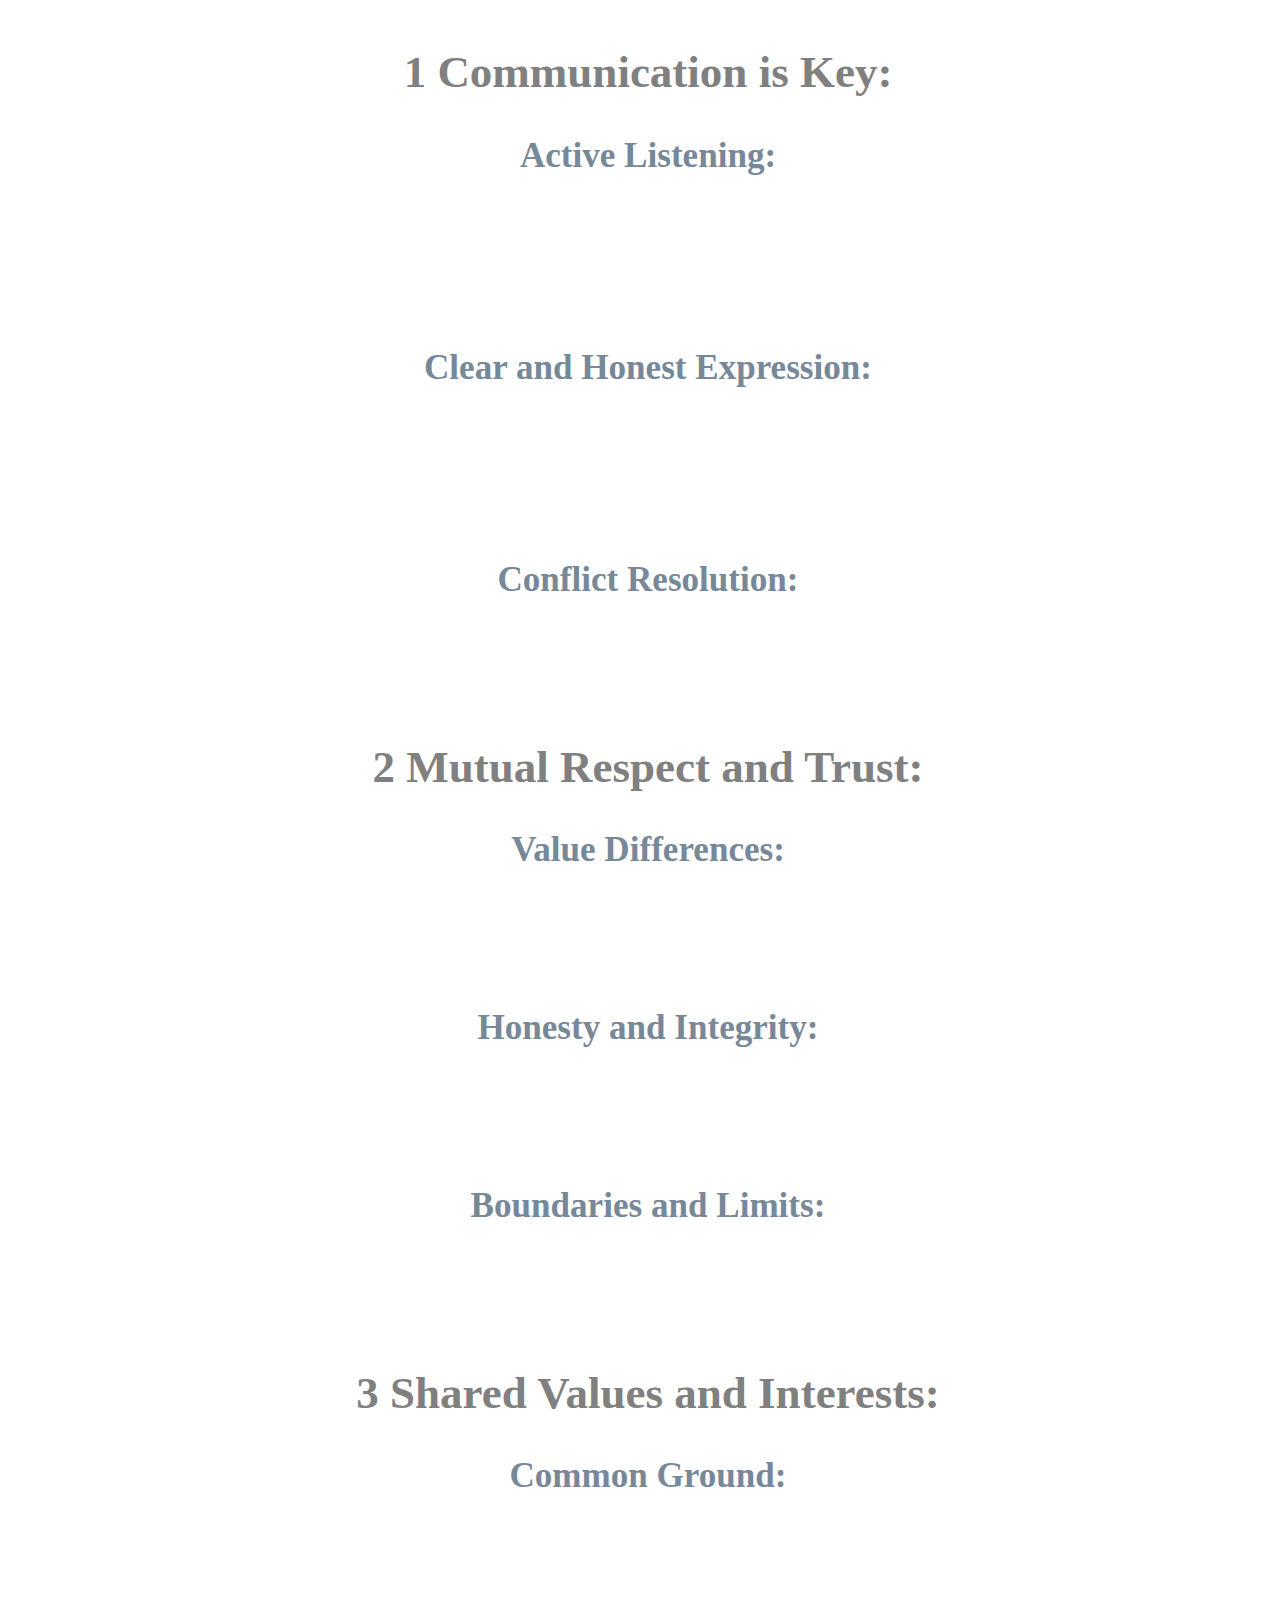
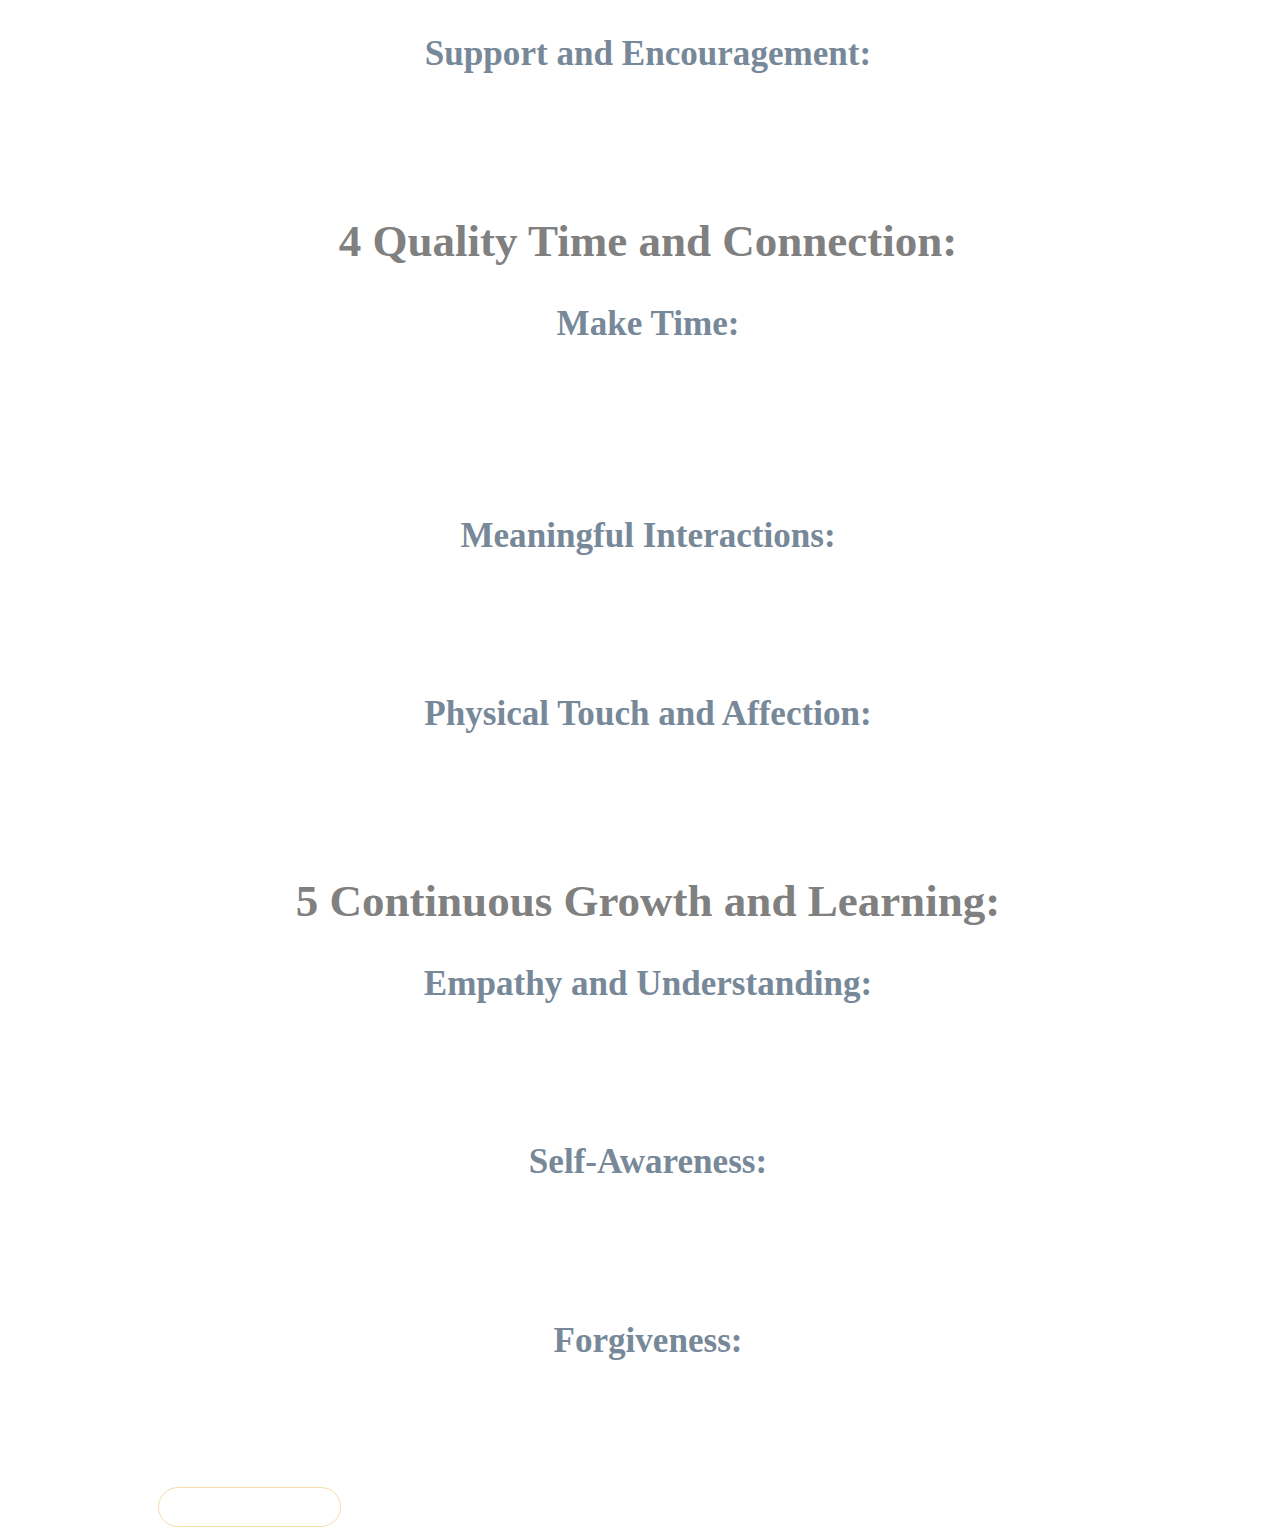
==== building.html @ a88fef0c "Update building.html" ====
<!DOCTYPE html>
<html>
<head>
	<meta charset="utf-8">
	<meta name="viewport" content="width=device-width, initial-scale=1">
	<title></title>
</head>
<style>
body{
    height: 100%;
    width: 100%;
    min-height: 100vh;
    background-image: url (desktop-wallpaper-x-black-dark-red-technology-gaming-technology.jpg);
    background-size: 100%;
    background-repeat: no repeat;
}
header {
  background-color: ;
  padding: 1px;
  text-align: center;
  font-size: 30px;
  color: white;
}

.bta a{
    background: transparent;
    color: white;
    border: 1px solid #f5dca8;
    padding: 9px 20px;
    border-radius: 80px;
    line-height: 1.4;
    font-size: 18px;
    font-weight: 600;
    margin-left: 150px;
}
</style>
<body>
	<header>
		<div>
			<h2 style="color: gray;">1 Communication is Key:</h2>
         <h3><p style="color: lightslategray;">Active Listening:</p></h3>
<p>Pay attention to what others say,<br> both verbally and nonverbally.<br> Ask clarifying questions and show empathy.</p>
         <h3><p style="color: lightslategray;">Clear and Honest Expression:</p></h3>
<p>Communicate your thoughts and feelings<br> clearly and respectfully. Be open to
<br>feedback and willing to compromise.</p>
         <h3><p style="color: lightslategray;">Conflict Resolution:<p></h3>
<p>Address conflicts constructively, focusing<br> on finding solutions rather than assigning blame.</p>
           <h2 style="color: gray;">2 Mutual Respect and Trust:</h2>
         <h3><p style="color: lightslategray;">Value Differences:</p></h3>
<p>Acknowledge and appreciate the unique<br>
  qualities and perspectives of others.</p>
           <h3><p style="color: lightslategray;">Honesty and Integrity:</p></h3>
<p>Be truthful and reliable<br> in your interactions.</p>
           <h3 style="color: lightslategray;">Boundaries and Limits:</h3>
 <p>Establish clear boundaries and<br> respect the boundaries of others.</p>
           <h2 style="color: gray;">3 Shared Values and Interests:</h2>
           <h3><p style="color: lightslategray;">Common Ground:</p></h3>
<p>Find activities, hobbies, or values<br> that you share with others.</p>
           <h3 style="color: lightslategray;">Support and Encouragement:</h3> 
<p>Celebrate each other's successes and offer<br> support during challenging times.</p>
           <h2 style="color: gray;">4 Quality Time and Connection:</h2>
           <h3><p style="color: lightslategray;">Make Time:</p></h3> 
<p>Schedule regular time to connect with loved<br> ones, even if it's just a quick phone
<br> call or a shared meal.</p>
           <h3 style="color: lightslategray;">Meaningful Interactions:</h3>
<p>Engage in conversations that are<br>meaningful and stimulating.</p>
           <h3><p style="color: lightslategray;">Physical Touch and Affection:</p></h3>
           <p>(If appropriate) Show physical affection<br> through hugs, handshakes, or other gestures.</p>
<h2 style="color: gray;">5 Continuous Growth and Learning:</h2>
           <h3><p style="color: lightslategray;">Empathy and Understanding:</p></h3>
<p>Strive to understand different <br>perspectives and cultivate empathy.</p>
           <h3><p style="color: lightslategray;">Self-Awareness:</p></h3>
<p>Be mindful of your own emotions <br>and how they impact your relationships.</p>
           <h3><p style="color: lightslategray;">Forgiveness:</p></h3>
<p>Let go of past hurts and focus<br> on building a positive future.</p>
		</div>
	</header>
       <li class="bta"><a href="human.html">BACK TO MENU</li>
</body>
</html>
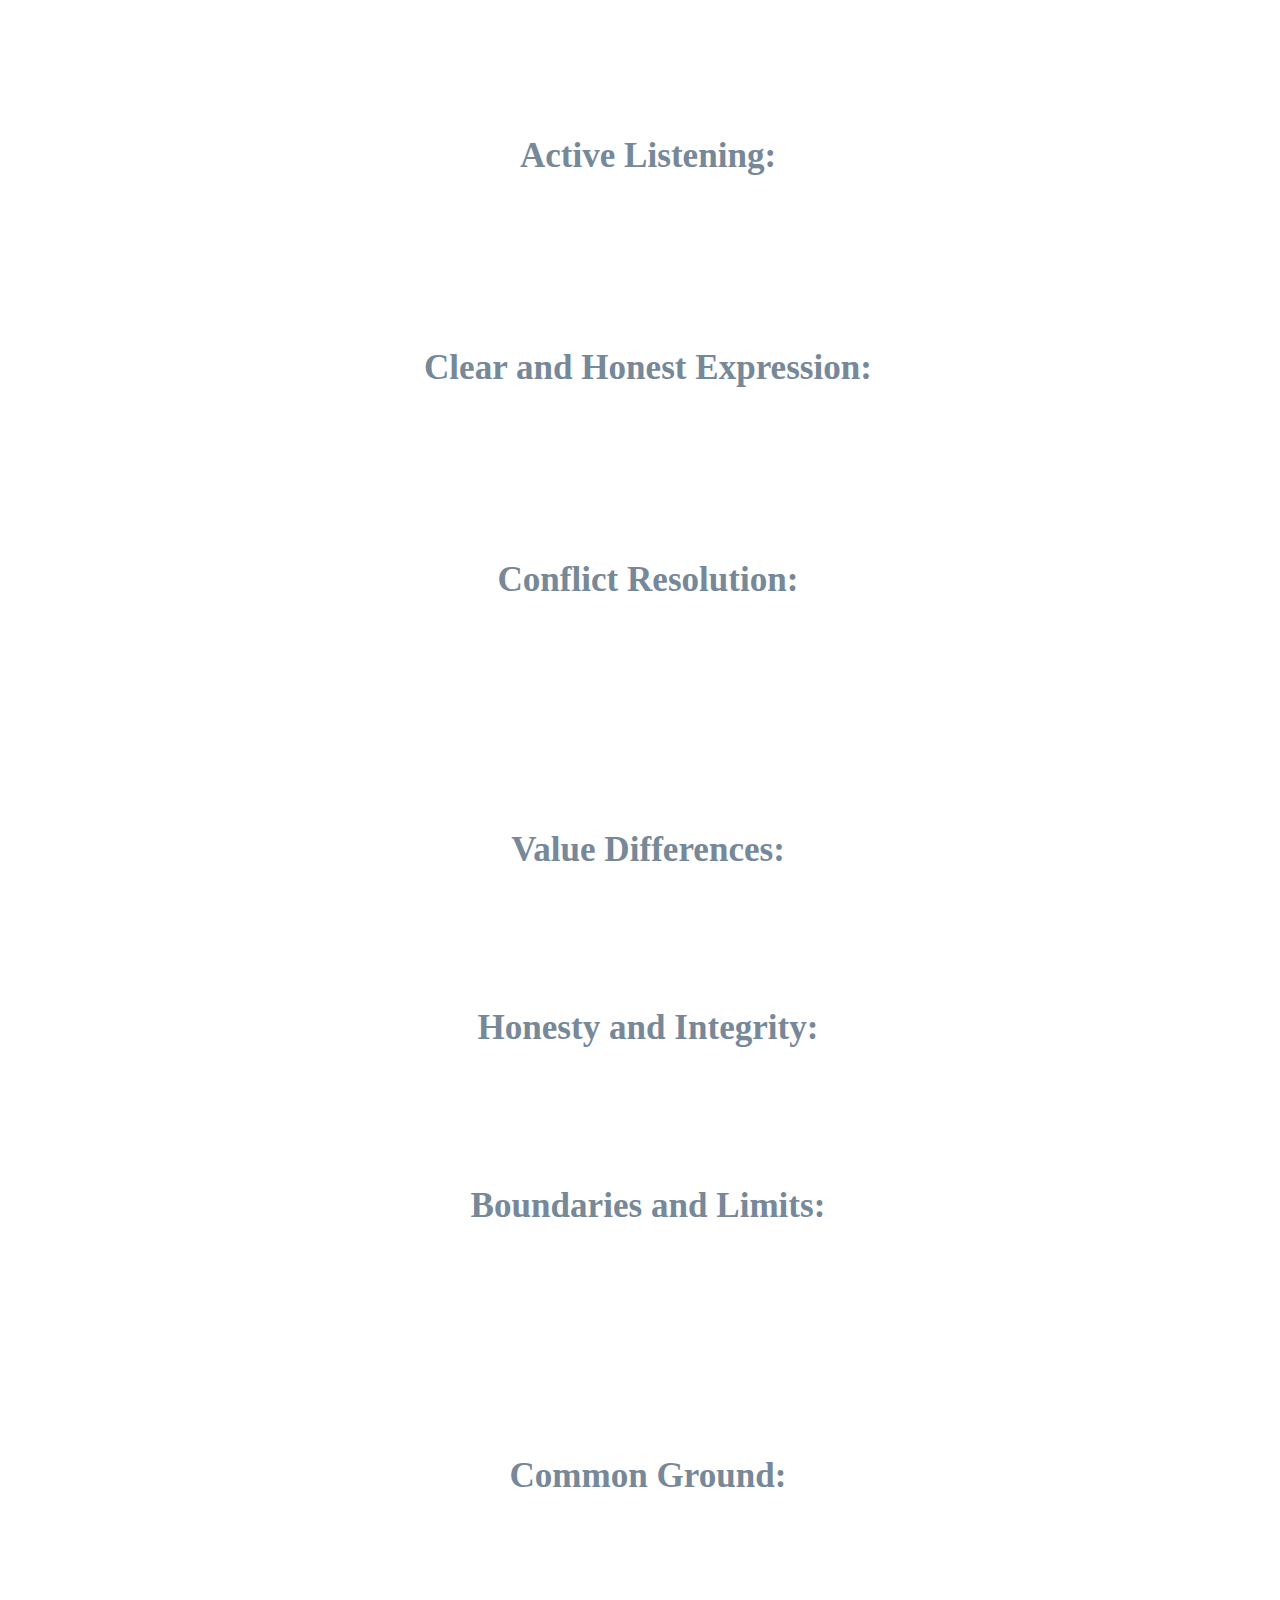
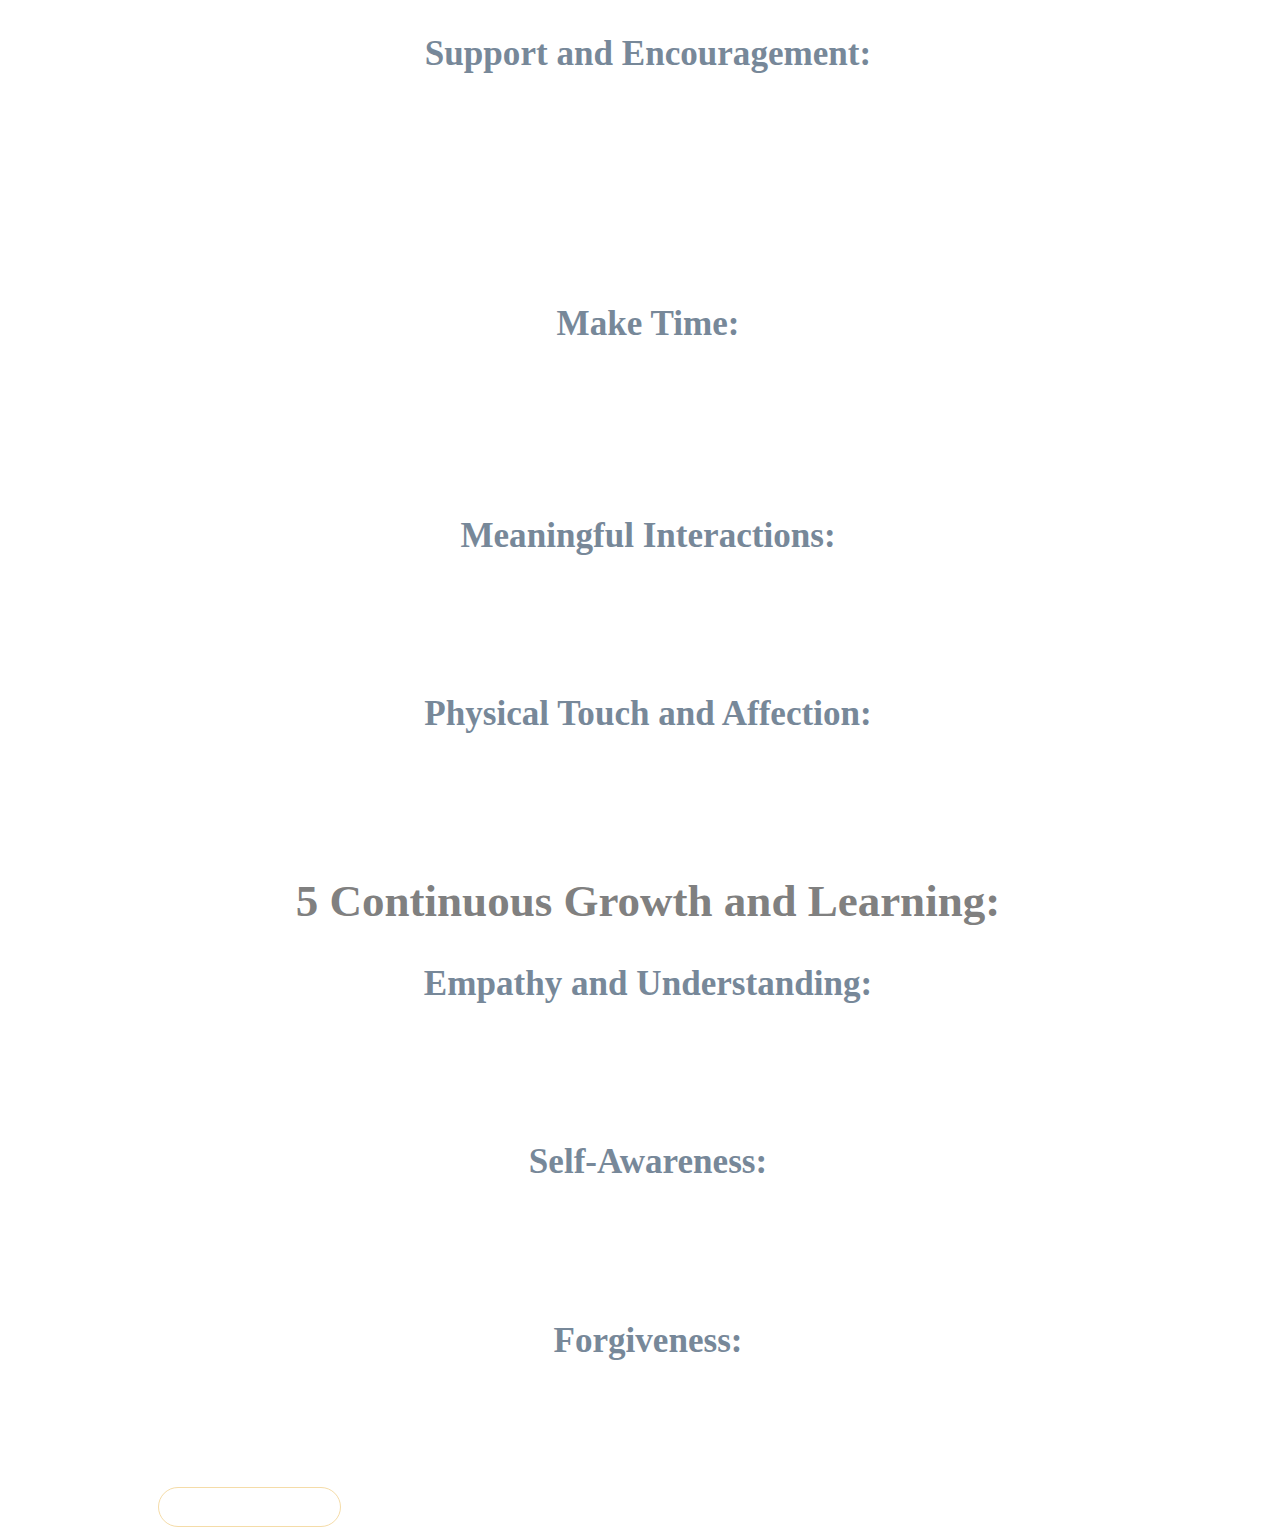
==== commit 17a2a7cc: "Update building.html" ====
--- a/building.html
+++ b/building.html
@@ -10,7 +10,7 @@
     height: 100%;
     width: 100%;
     min-height: 100vh;
-    background-image: url (desktop-wallpaper-x-black-dark-red-technology-gaming-technology.jpg);
+    background-image: url(desktop-wallpaper-x-black-dark-red-technology-gaming-technology.jpg)
     background-size: 100%;
     background-repeat: no repeat;
 }
@@ -37,7 +37,7 @@
 <body>
 	<header>
 		<div>
-			<h2 style="color: gray;">1 Communication is Key:</h2>
+			<h2 style="color: white;">1 Communication is Key:</h2>
          <h3><p style="color: lightslategray;">Active Listening:</p></h3>
 <p>Pay attention to what others say,<br> both verbally and nonverbally.<br> Ask clarifying questions and show empathy.</p>
          <h3><p style="color: lightslategray;">Clear and Honest Expression:</p></h3>
@@ -45,7 +45,7 @@
 <br>feedback and willing to compromise.</p>
          <h3><p style="color: lightslategray;">Conflict Resolution:<p></h3>
 <p>Address conflicts constructively, focusing<br> on finding solutions rather than assigning blame.</p>
-           <h2 style="color: gray;">2 Mutual Respect and Trust:</h2>
+           <h2 style="color: white;">2 Mutual Respect and Trust:</h2>
          <h3><p style="color: lightslategray;">Value Differences:</p></h3>
 <p>Acknowledge and appreciate the unique<br>
   qualities and perspectives of others.</p>
@@ -53,12 +53,12 @@
 <p>Be truthful and reliable<br> in your interactions.</p>
            <h3 style="color: lightslategray;">Boundaries and Limits:</h3>
  <p>Establish clear boundaries and<br> respect the boundaries of others.</p>
-           <h2 style="color: gray;">3 Shared Values and Interests:</h2>
+           <h2 style="color: white;">3 Shared Values and Interests:</h2>
            <h3><p style="color: lightslategray;">Common Ground:</p></h3>
 <p>Find activities, hobbies, or values<br> that you share with others.</p>
            <h3 style="color: lightslategray;">Support and Encouragement:</h3> 
 <p>Celebrate each other's successes and offer<br> support during challenging times.</p>
-           <h2 style="color: gray;">4 Quality Time and Connection:</h2>
+           <h2 style="color: white;">4 Quality Time and Connection:</h2>
            <h3><p style="color: lightslategray;">Make Time:</p></h3> 
 <p>Schedule regular time to connect with loved<br> ones, even if it's just a quick phone
 <br> call or a shared meal.</p>
@@ -75,6 +75,6 @@
 <p>Let go of past hurts and focus<br> on building a positive future.</p>
 		</div>
 	</header>
-       <li class="bta"><a href="human.html">BACK TO MENU</li>
+       <li class="bta"><a href="index.html">BACK TO MENU</li>
 </body>
 </html>
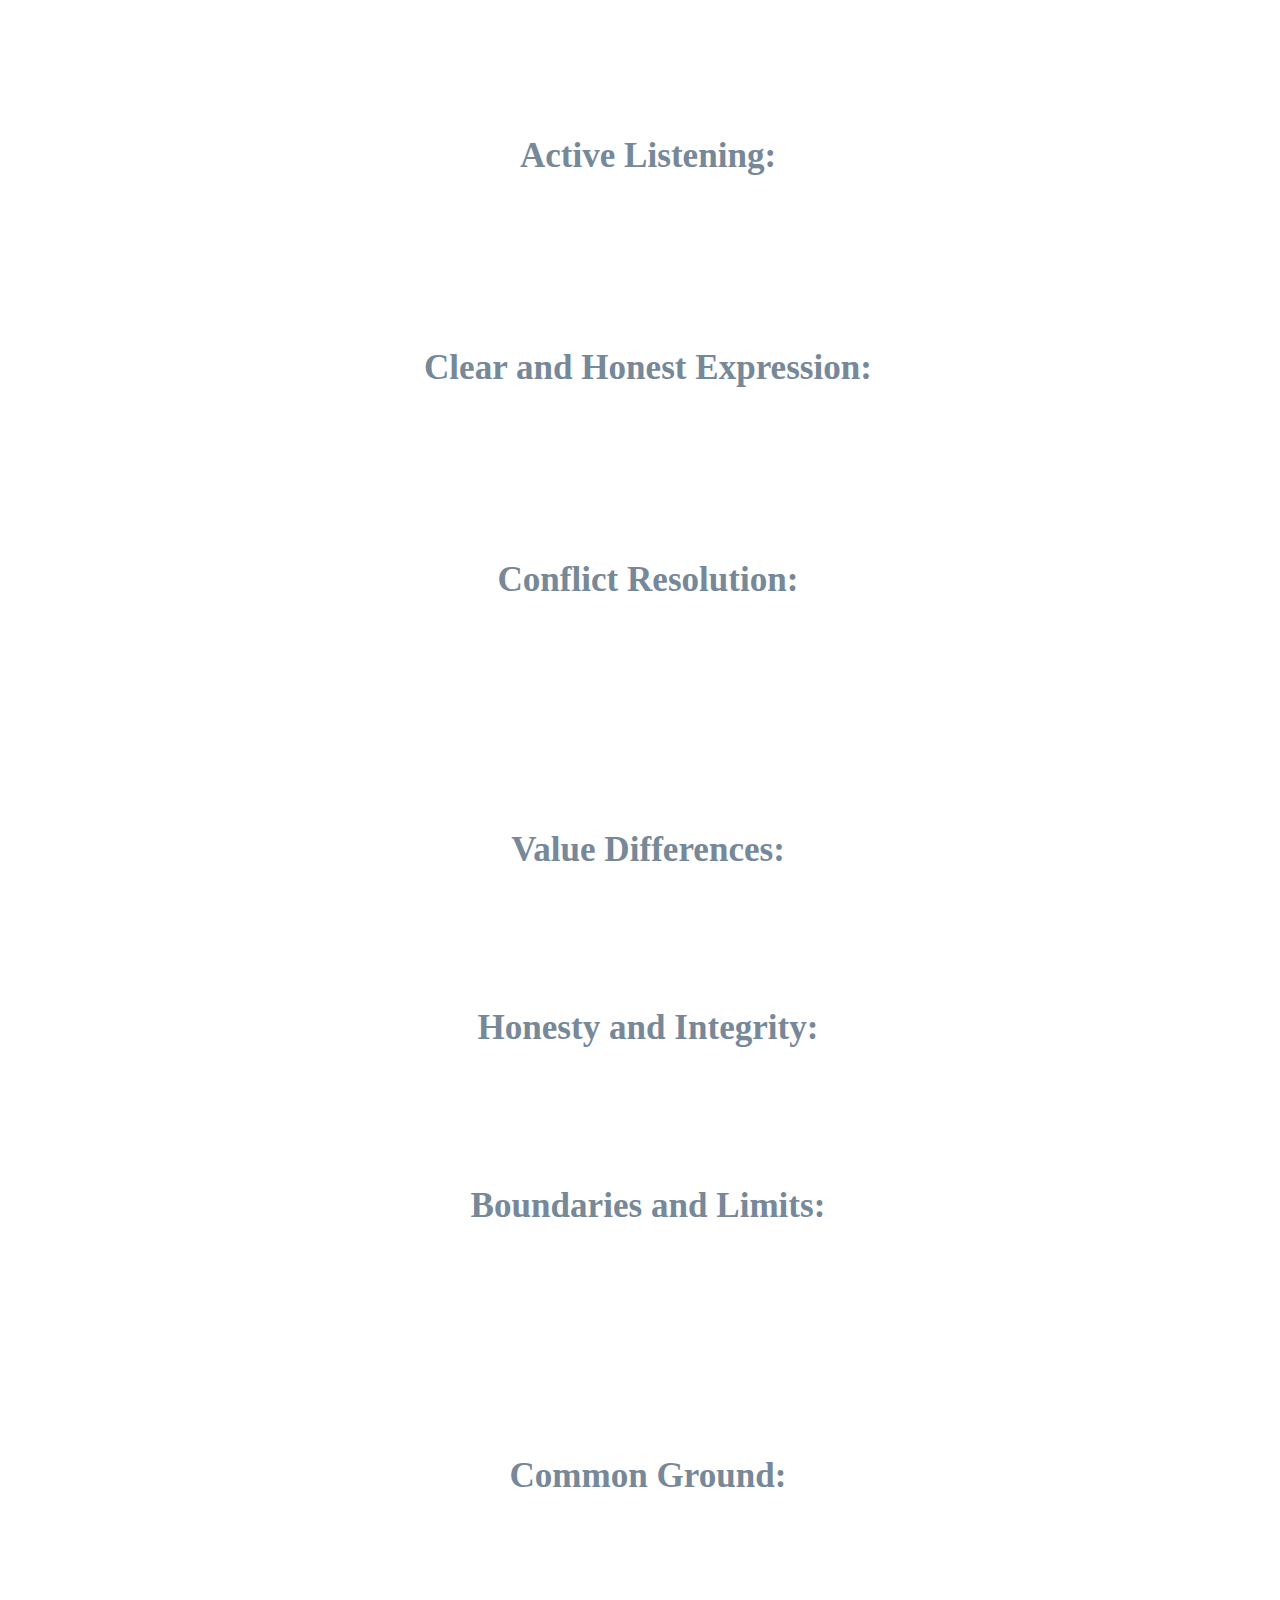
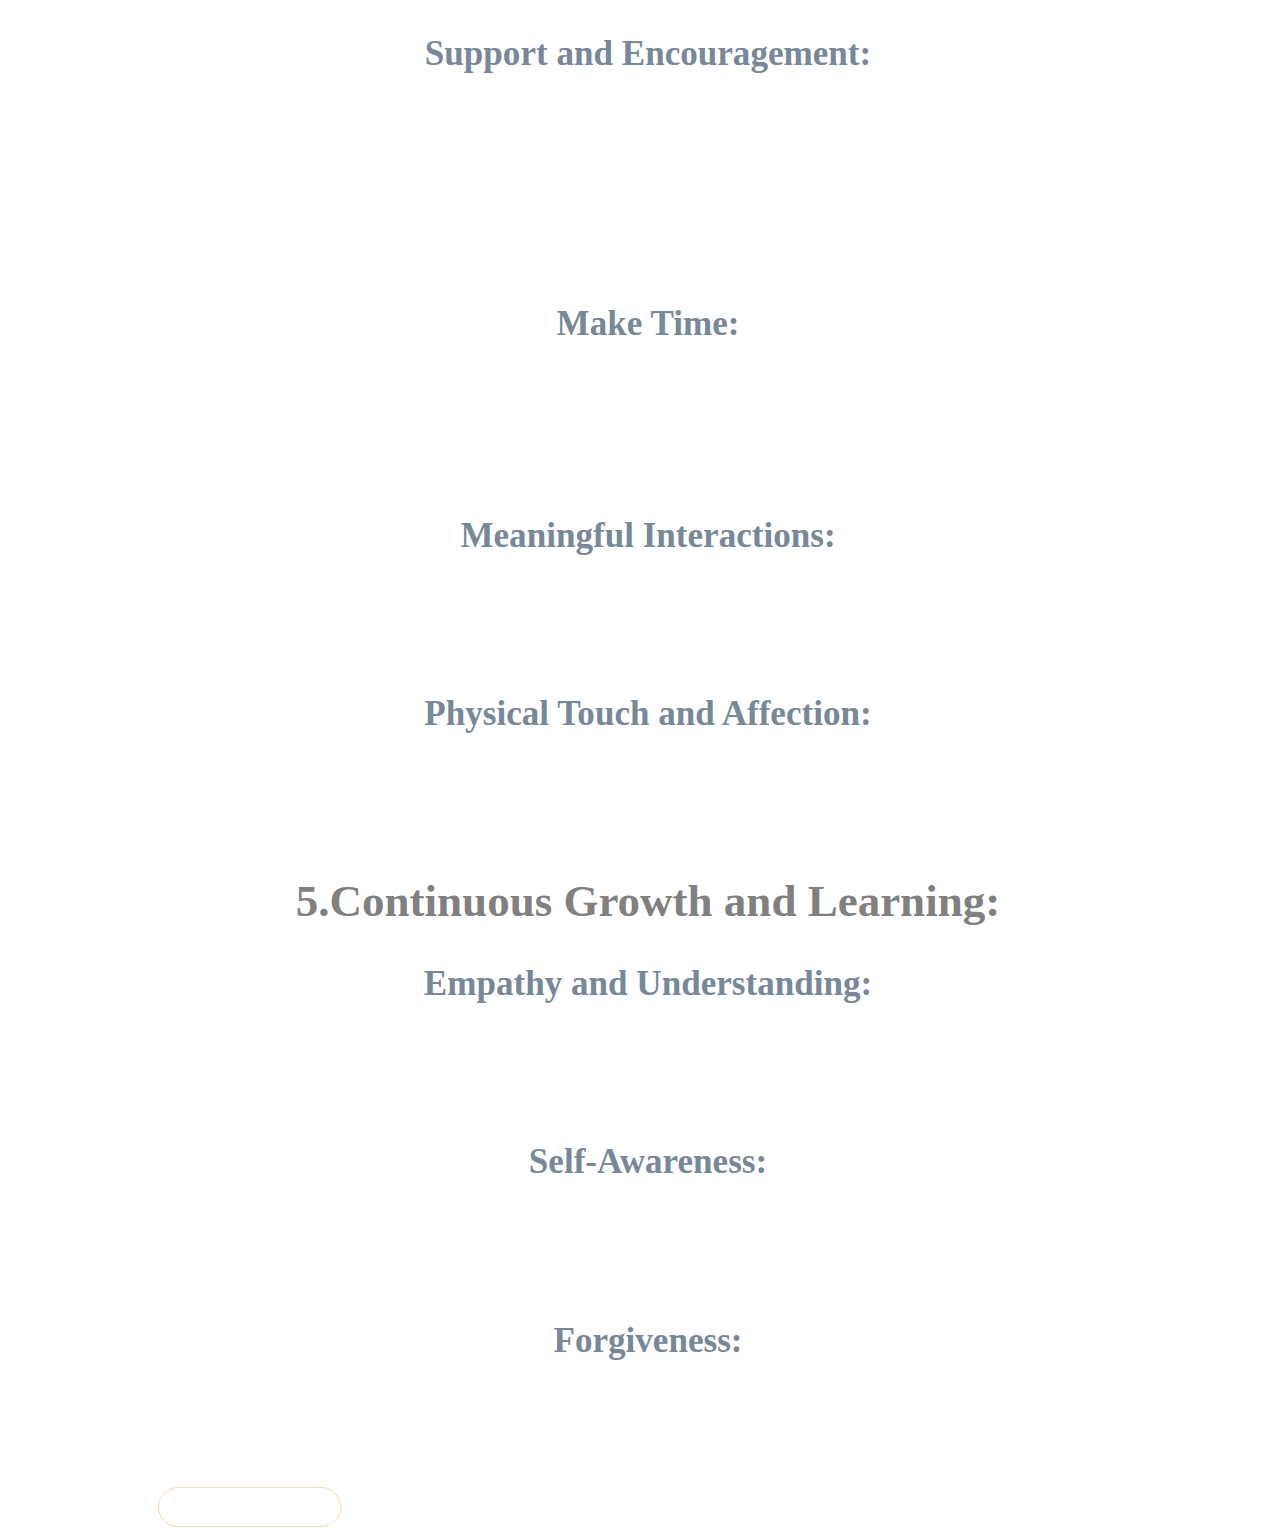
==== commit b141dfbf: "Update building.html" ====
--- a/building.html
+++ b/building.html
@@ -37,7 +37,7 @@
 <body>
 	<header>
 		<div>
-			<h2 style="color: white;">1 Communication is Key:</h2>
+			<h2 style="color: white;">1.Communication Key:</h2>
          <h3><p style="color: lightslategray;">Active Listening:</p></h3>
 <p>Pay attention to what others say,<br> both verbally and nonverbally.<br> Ask clarifying questions and show empathy.</p>
          <h3><p style="color: lightslategray;">Clear and Honest Expression:</p></h3>
@@ -45,7 +45,7 @@
 <br>feedback and willing to compromise.</p>
          <h3><p style="color: lightslategray;">Conflict Resolution:<p></h3>
 <p>Address conflicts constructively, focusing<br> on finding solutions rather than assigning blame.</p>
-           <h2 style="color: white;">2 Mutual Respect and Trust:</h2>
+           <h2 style="color: white;">2.Mutual Respect and Trust:</h2>
          <h3><p style="color: lightslategray;">Value Differences:</p></h3>
 <p>Acknowledge and appreciate the unique<br>
   qualities and perspectives of others.</p>
@@ -53,12 +53,12 @@
 <p>Be truthful and reliable<br> in your interactions.</p>
            <h3 style="color: lightslategray;">Boundaries and Limits:</h3>
  <p>Establish clear boundaries and<br> respect the boundaries of others.</p>
-           <h2 style="color: white;">3 Shared Values and Interests:</h2>
+           <h2 style="color: white;">3.Shared Values and Interests:</h2>
            <h3><p style="color: lightslategray;">Common Ground:</p></h3>
 <p>Find activities, hobbies, or values<br> that you share with others.</p>
            <h3 style="color: lightslategray;">Support and Encouragement:</h3> 
 <p>Celebrate each other's successes and offer<br> support during challenging times.</p>
-           <h2 style="color: white;">4 Quality Time and Connection:</h2>
+           <h2 style="color: white;">4.Quality Time and Connection:</h2>
            <h3><p style="color: lightslategray;">Make Time:</p></h3> 
 <p>Schedule regular time to connect with loved<br> ones, even if it's just a quick phone
 <br> call or a shared meal.</p>
@@ -66,7 +66,7 @@
 <p>Engage in conversations that are<br>meaningful and stimulating.</p>
            <h3><p style="color: lightslategray;">Physical Touch and Affection:</p></h3>
            <p>(If appropriate) Show physical affection<br> through hugs, handshakes, or other gestures.</p>
-<h2 style="color: gray;">5 Continuous Growth and Learning:</h2>
+<h2 style="color: gray;">5.Continuous Growth and Learning:</h2>
            <h3><p style="color: lightslategray;">Empathy and Understanding:</p></h3>
 <p>Strive to understand different <br>perspectives and cultivate empathy.</p>
            <h3><p style="color: lightslategray;">Self-Awareness:</p></h3>
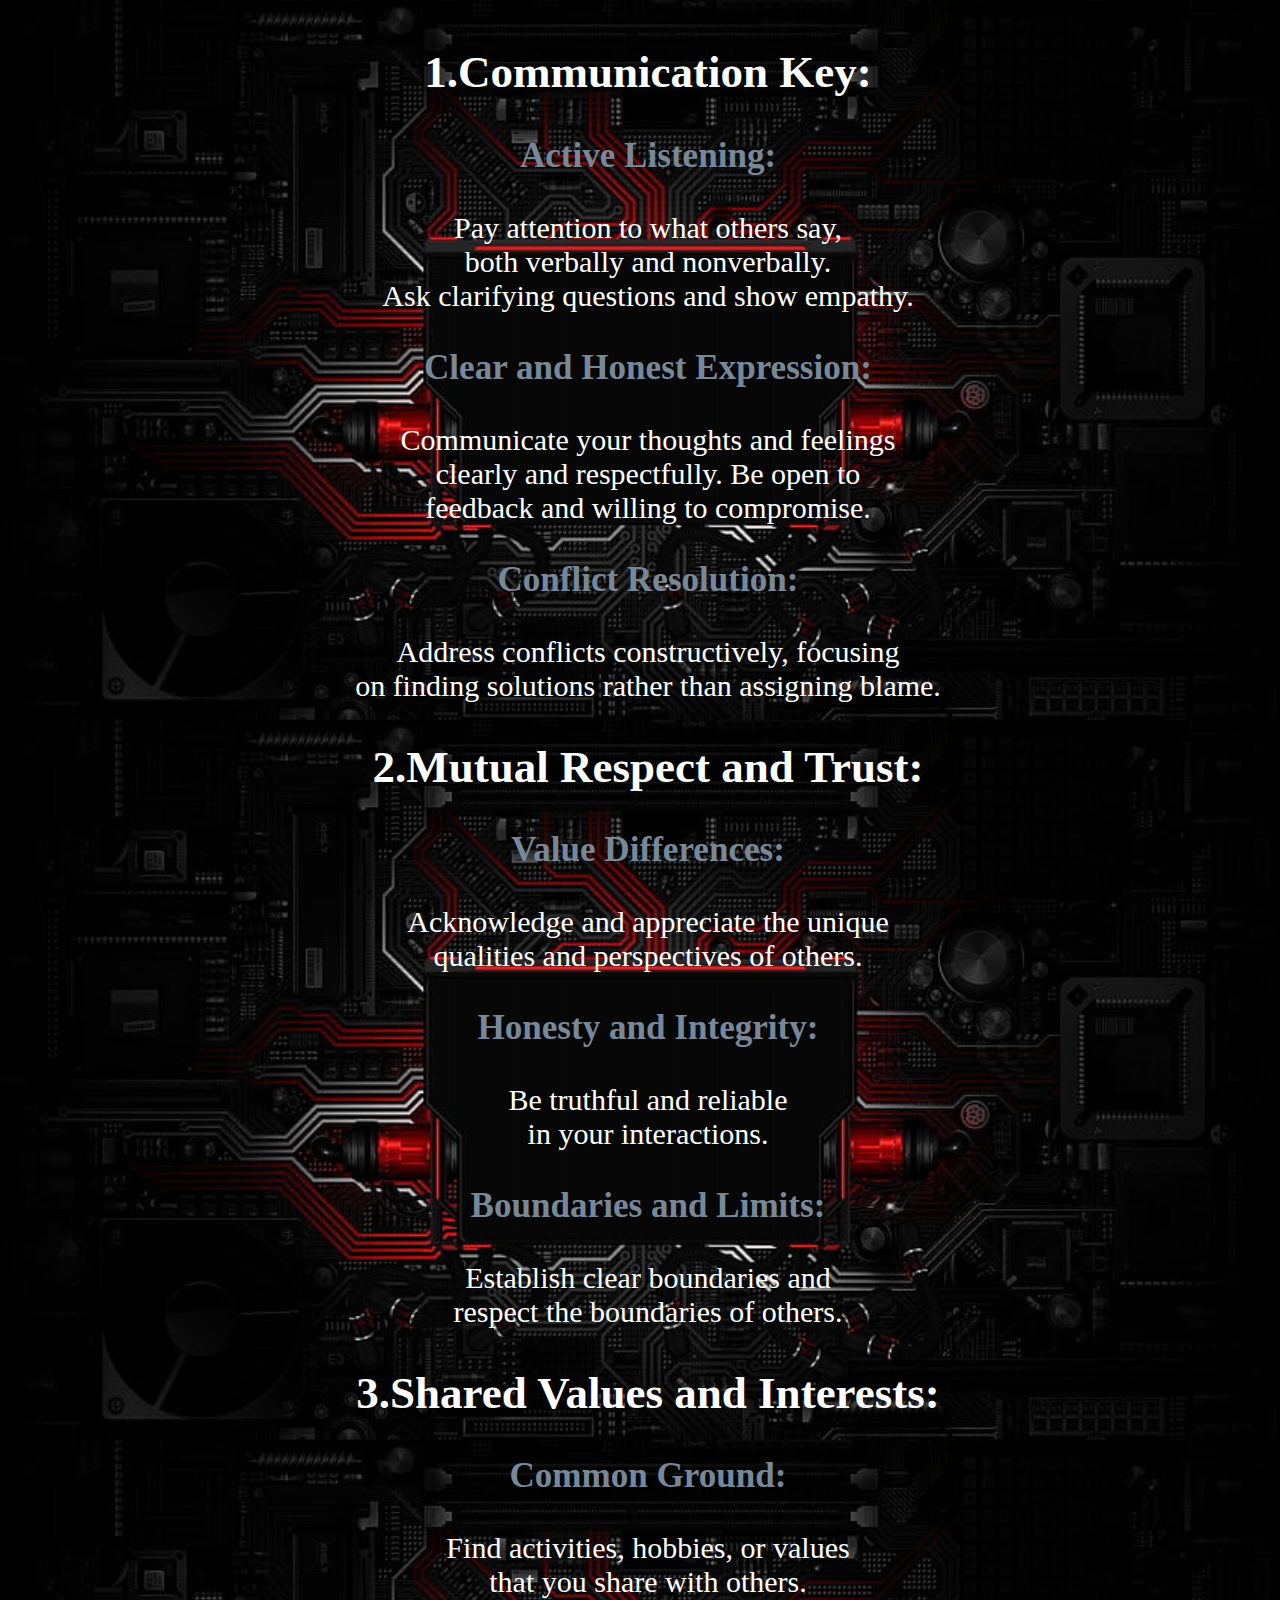
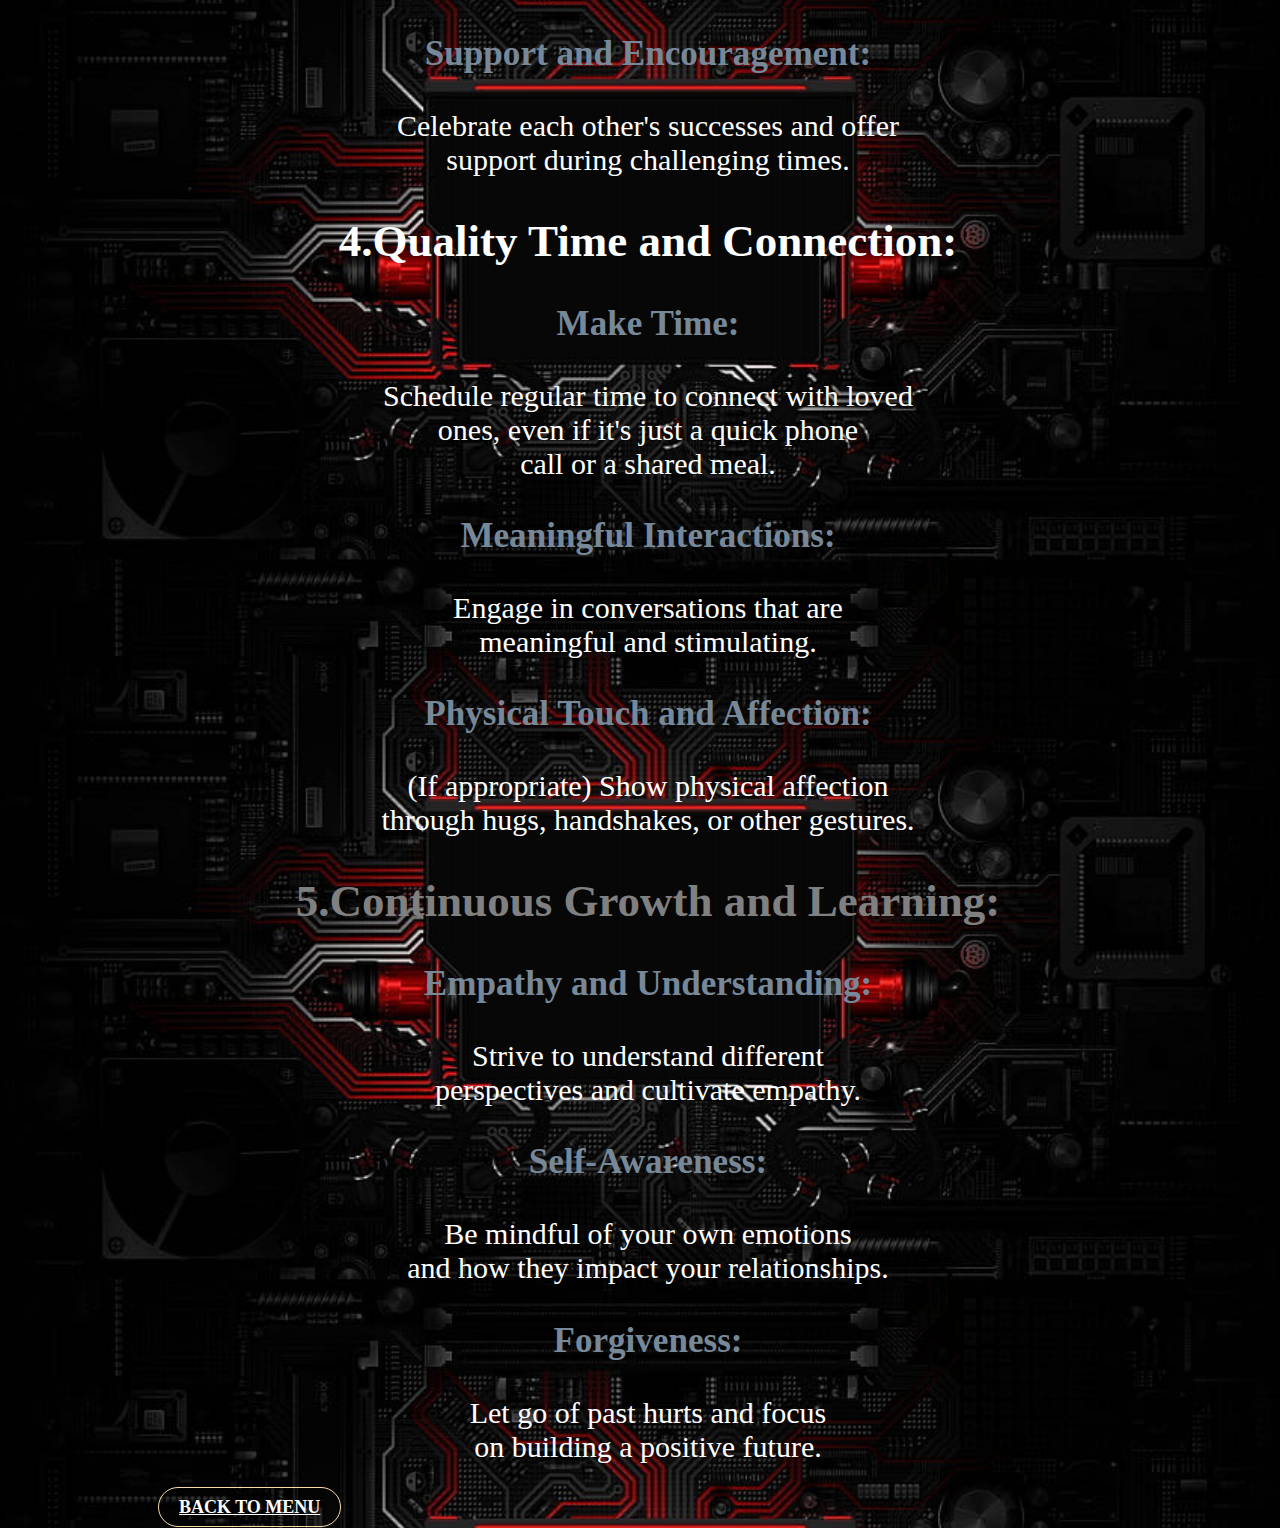
==== commit 2f437e3b: "Update building.html" ====
--- a/building.html
+++ b/building.html
@@ -10,7 +10,7 @@
     height: 100%;
     width: 100%;
     min-height: 100vh;
-    background-image: url(desktop-wallpaper-x-black-dark-red-technology-gaming-technology.jpg)
+    background-image: url(desktop-wallpaper-x-black-dark-red-technology-gaming-technology.jpg);
     background-size: 100%;
     background-repeat: no repeat;
 }
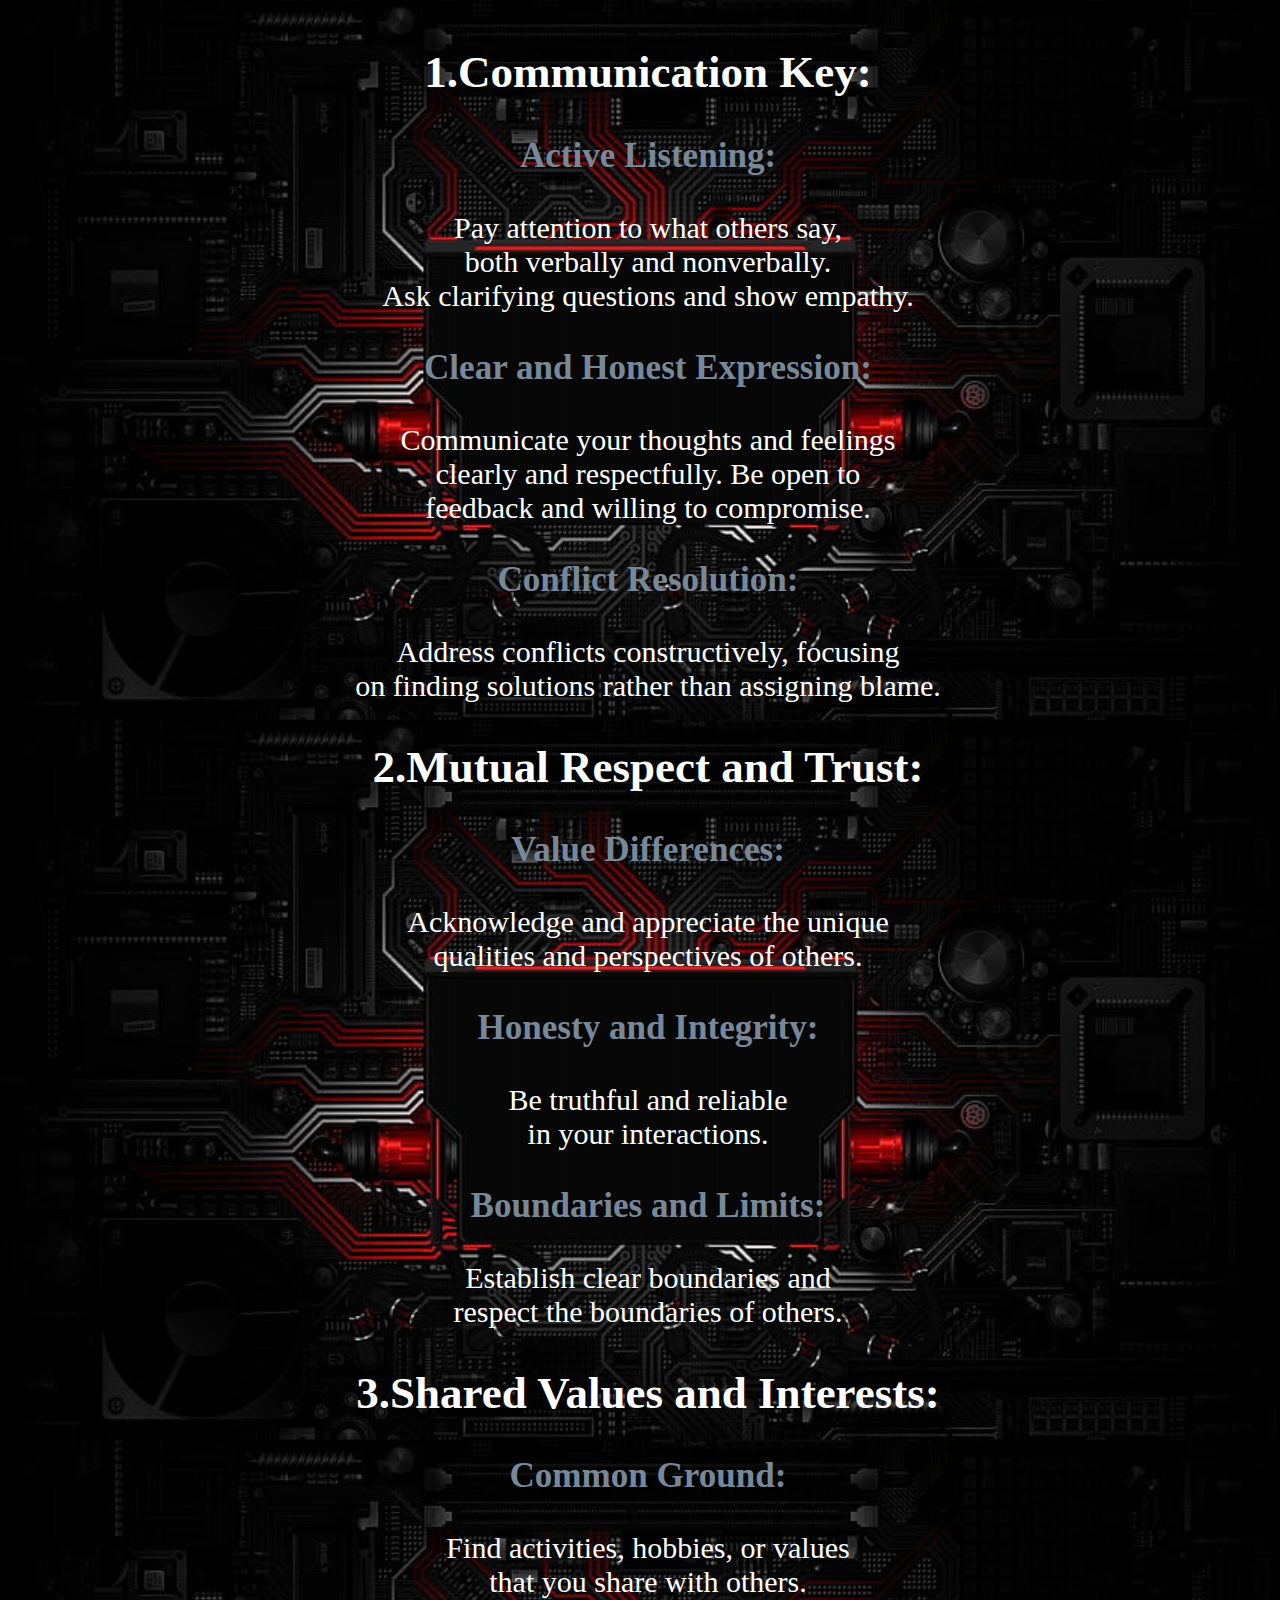
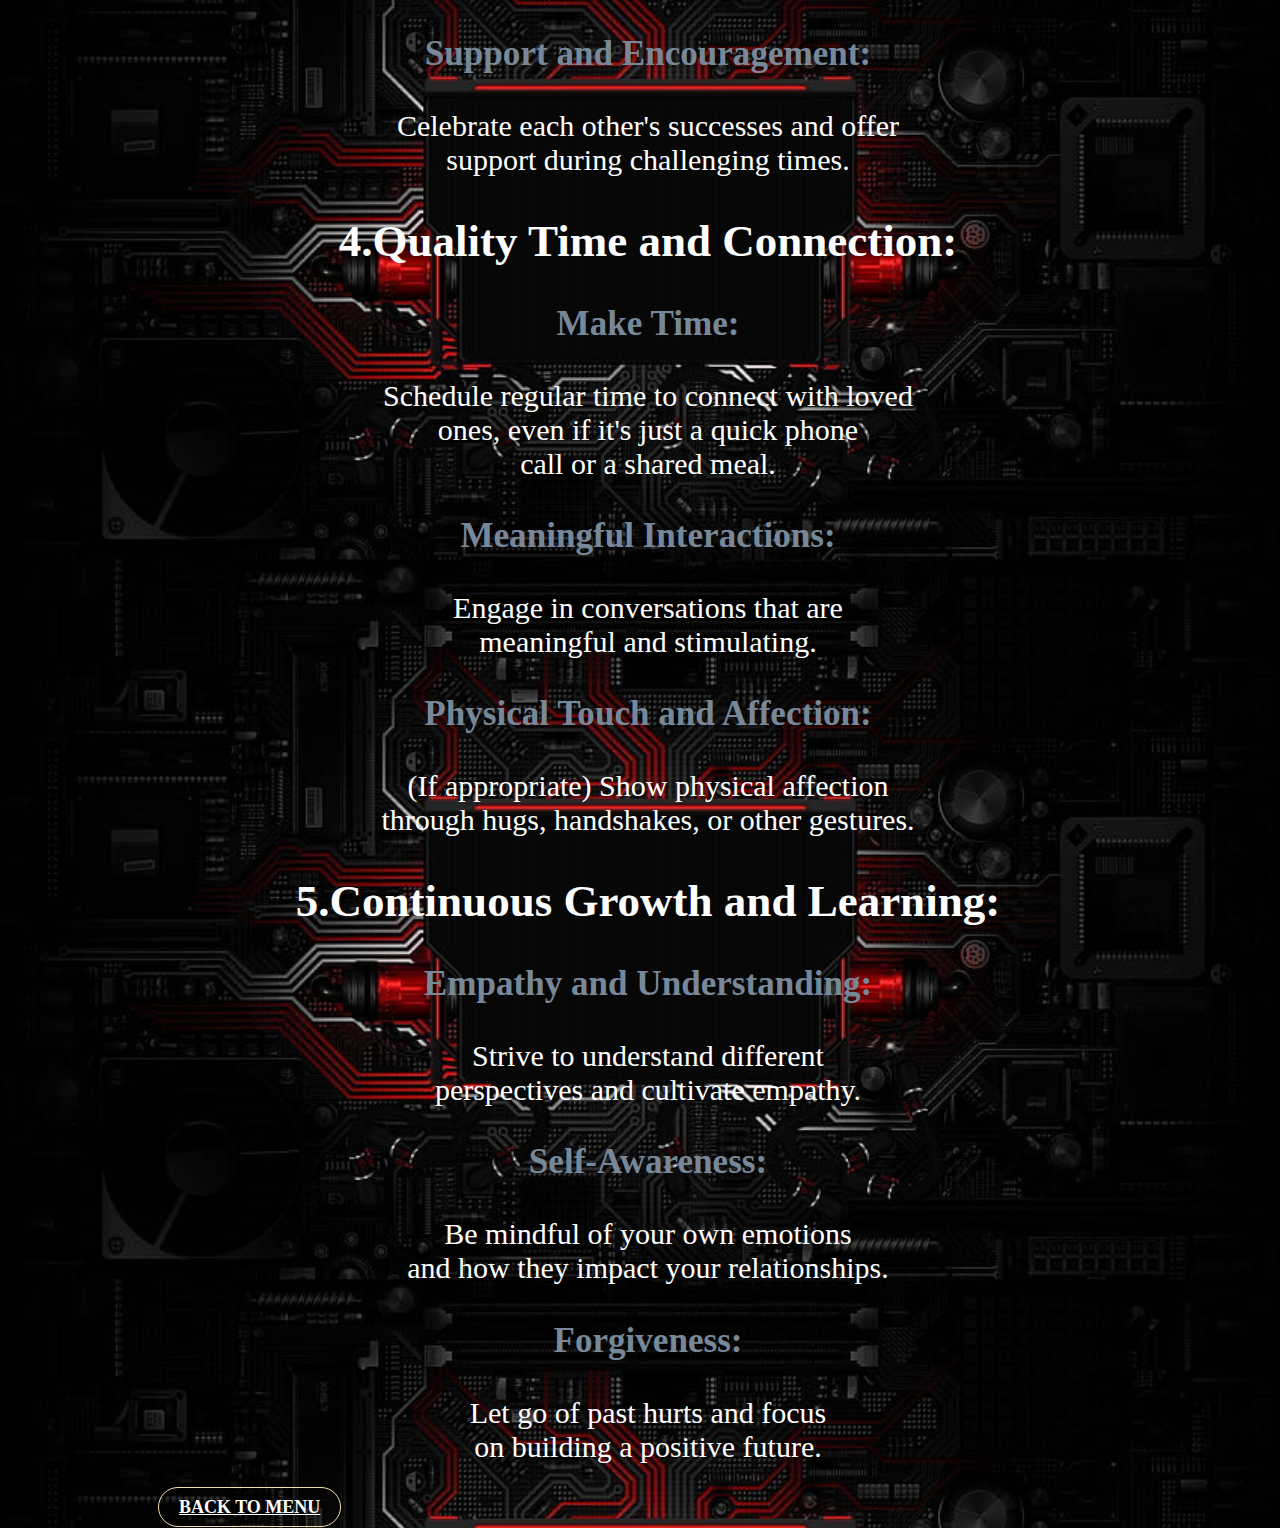
==== commit 044be612: "Update building.html" ====
--- a/building.html
+++ b/building.html
@@ -66,7 +66,7 @@
 <p>Engage in conversations that are<br>meaningful and stimulating.</p>
            <h3><p style="color: lightslategray;">Physical Touch and Affection:</p></h3>
            <p>(If appropriate) Show physical affection<br> through hugs, handshakes, or other gestures.</p>
-<h2 style="color: gray;">5.Continuous Growth and Learning:</h2>
+<h2 style="color: white;">5.Continuous Growth and Learning:</h2>
            <h3><p style="color: lightslategray;">Empathy and Understanding:</p></h3>
 <p>Strive to understand different <br>perspectives and cultivate empathy.</p>
            <h3><p style="color: lightslategray;">Self-Awareness:</p></h3>
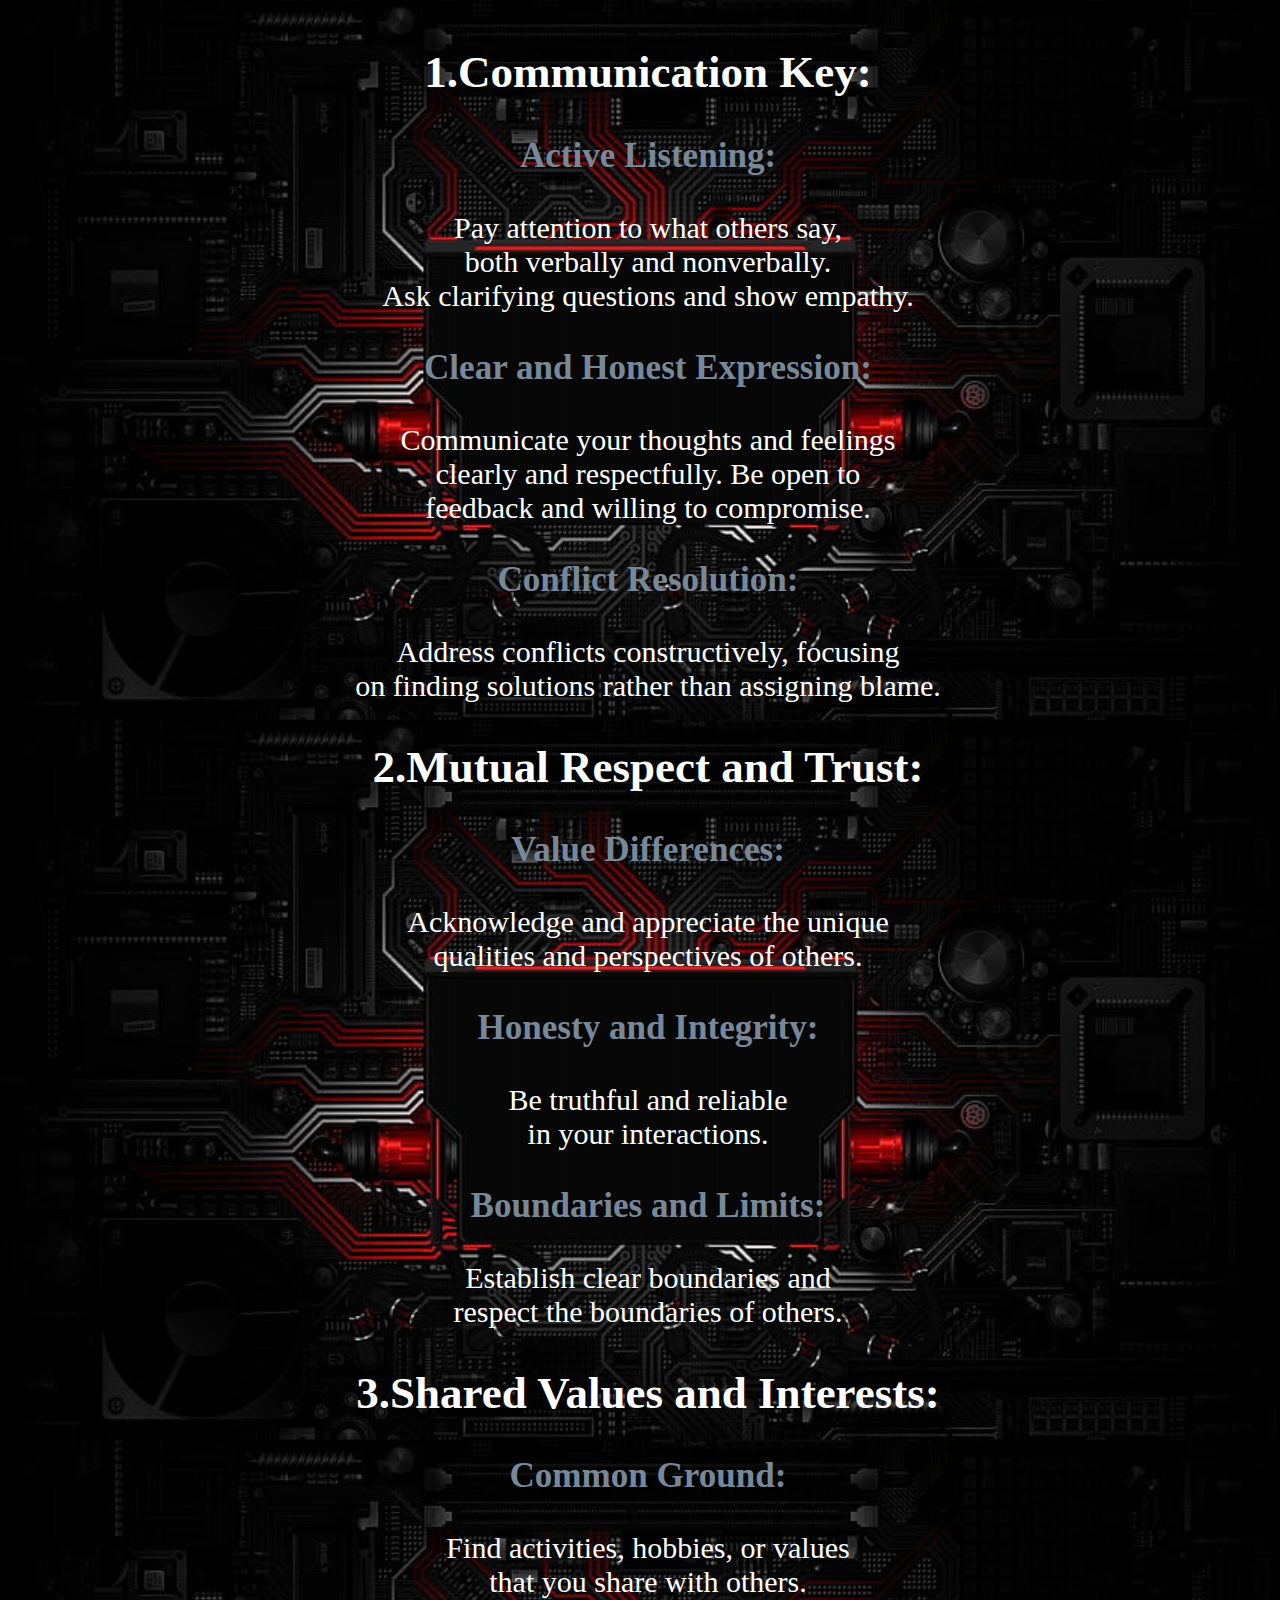
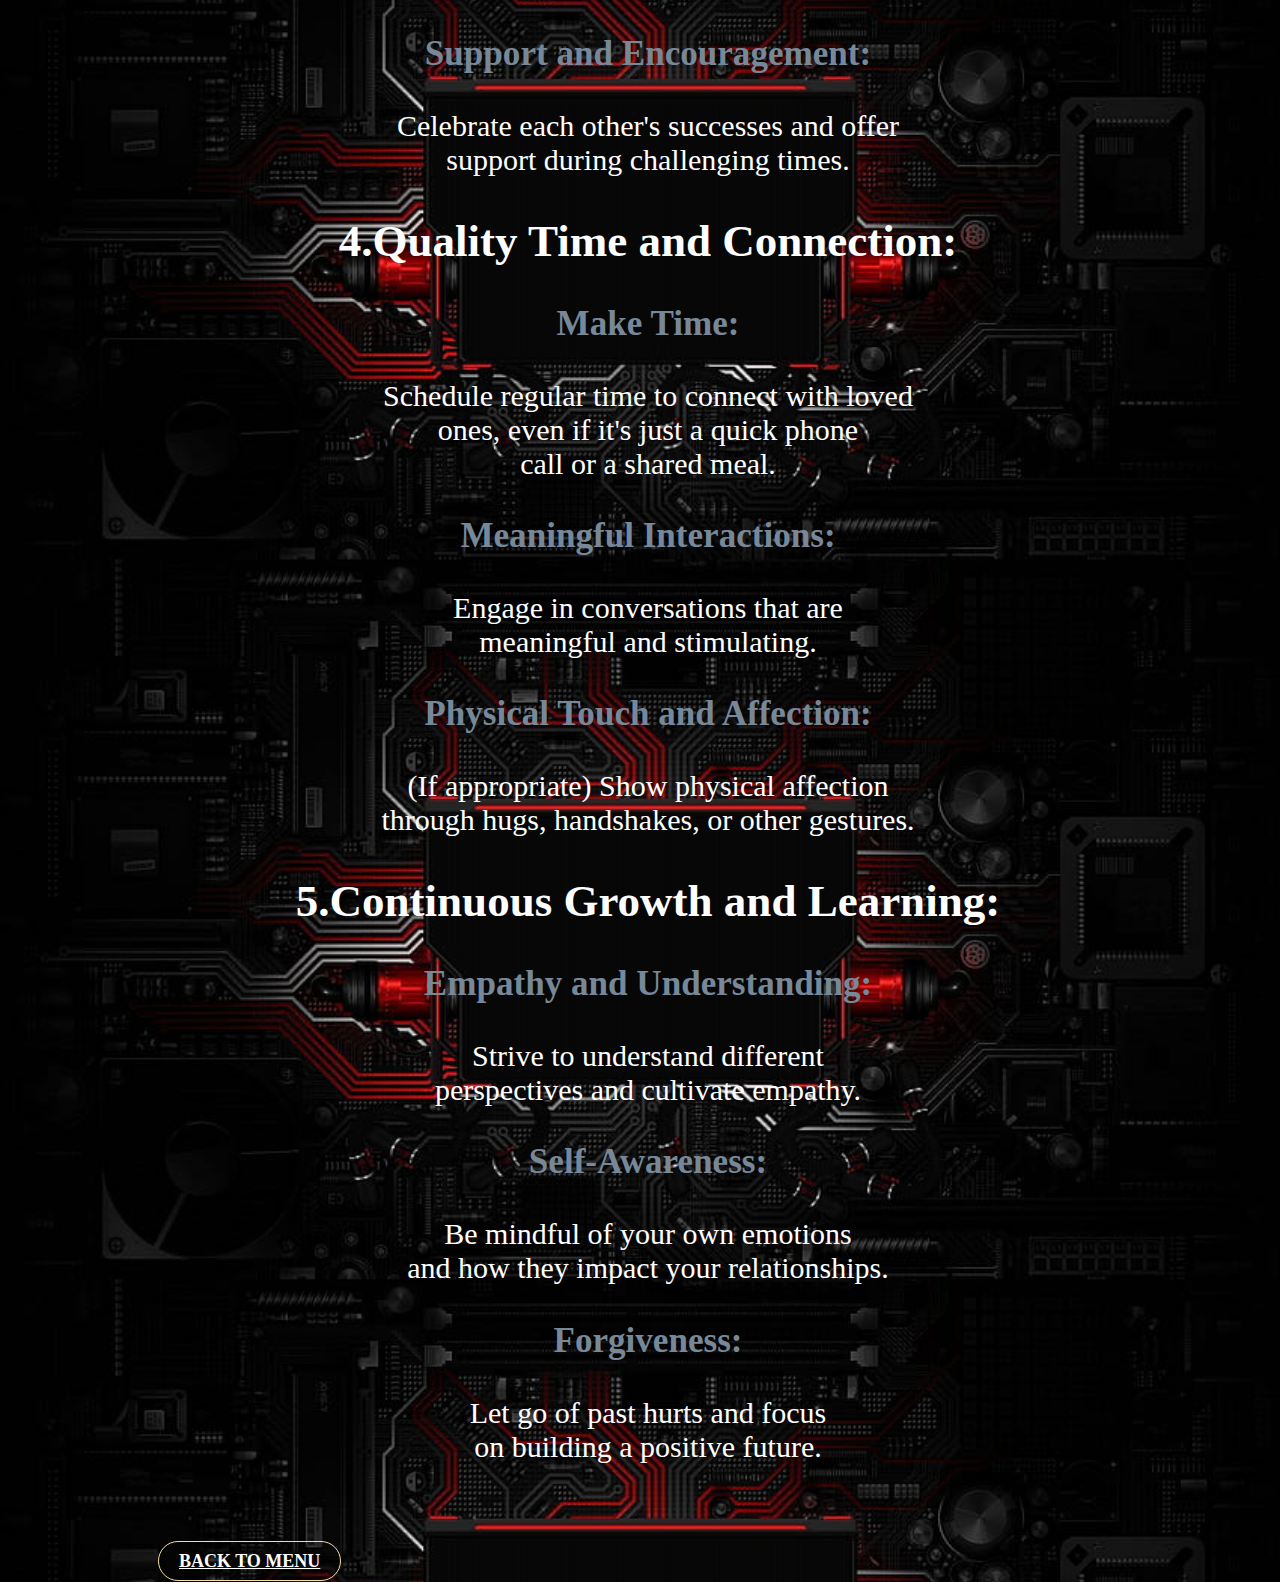
==== commit 5be0384b: "Update building.html" ====
--- a/building.html
+++ b/building.html
@@ -75,6 +75,8 @@
 <p>Let go of past hurts and focus<br> on building a positive future.</p>
 		</div>
 	</header>
+
+<br><br><br>
        <li class="bta"><a href="index.html">BACK TO MENU</li>
 </body>
 </html>
